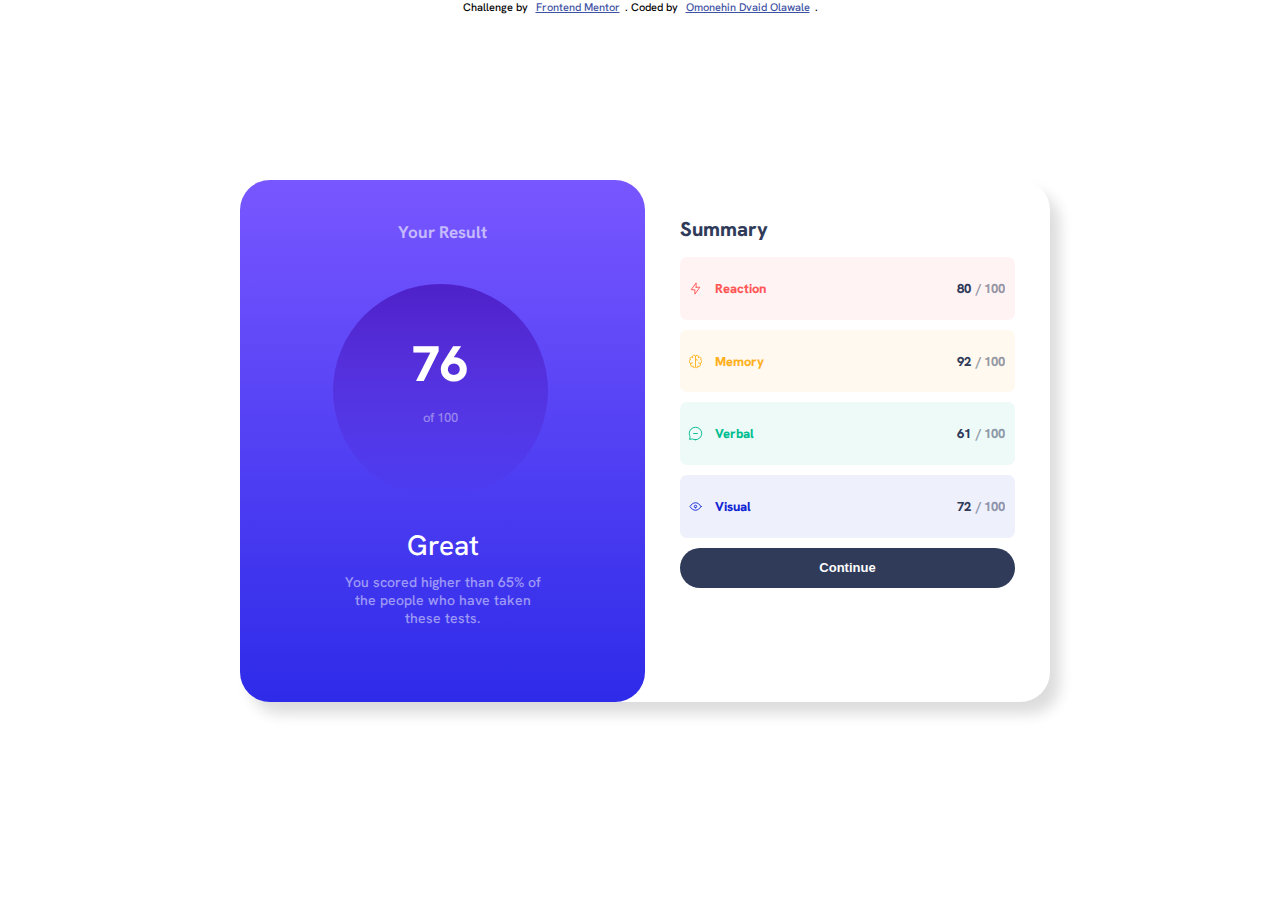
==== results-summary-component-main/index.html @ a3b924c9 "initial code" ====
<!DOCTYPE html>
<html lang="en">
<head>
  <meta charset="UTF-8">
  <meta name="viewport" content="width=device-width, initial-scale=1.0"> <!-- displays site properly based on user's device -->

  <link rel="icon" type="image/png" sizes="32x32" href="./assets/images/favicon-32x32.png">
  <link rel="stylesheet" href="styles.css">
  <link href="https://fonts.googleapis.com/css2?family=Fraunces:opsz,wght@9..144,700&family=Hanken+Grotesk:wght@500;700;800&display=swap" rel="stylesheet">
  
  <title>Results summary component</title>

  <!-- Feel free to remove these styles or customise in your own stylesheet 👍 -->
  <style>
    .attribution { font-size: 11px; text-align: center; }
    .attribution a { color: hsl(228, 45%, 44%); }
  </style>
</head>
<body>
  <div class="container">
    <div class="result">
      <div class="result__text-1">Your Result</div>
      <div class="result__display">
        <p class="result__display-1">76</p> 
        <p class="result__display-2">of 100</p>
      </div>
      
      <div class="result__text-2">
        <p class="result__text-2-1">Great</p>
        <p class="result__text-2-2">
          You scored higher than 65% of the people who   have taken these tests.
        </p>
      </div>
    </div>
    <div class="summary">
      <div class="summary__text">
        Summary
      </div>
      <div class="summary__reaction">
        <img src="assets/images/icon-reaction.svg" alt="">
        <div class="summary__reaction-1">
          Reaction
        </div>
        <div class="summary__reaction-2">
          80<span>/ 100</span>
        </div>
      </div>

      <div class="summary__memory">
        <img src="assets/images/icon-memory.svg" alt="">
        <div class="summary__memory-1">
          Memory
        </div>
        <div class="summary__memory-2">
          92<span>/ 100</span>
        </div>
      </div>

      <div class="summary__verbal">
        <img src="assets/images/icon-verbal.svg" alt="">
        <div class="summary__verbal-1">
          Verbal
        </div>
        <div class="summary__verbal-2">
          61<span>/ 100</span>
        </div>
      </div>

      <div class="summary__visual">
        <img src="assets/images/icon-visual.svg" alt="">
        <div class="summary__visual-1">
          Visual
        </div>
        <div class="summary__visual-2">
          72<span>/ 100</span>
        </div>
      </div>

      <button class="summary__continue">Continue</button>
    </div>   
  </div>
  <div class="attribution">
    Challenge by <a href="https://www.frontendmentor.io?ref=challenge" target="_blank">Frontend Mentor</a>. 
    Coded by <a href="#">Omonehin Dvaid Olawale</a>.
  </div>
</body>
</html>
---- results-summary-component-main/styles.css ----
* {
  margin: 0px 5px;
  padding: 0px;
  box-sizing: border-box;
}
* body {
  font-family: Hanken Grotesk;
  font-weight: 500;
  position: static;
}

.container {
  color: #fff;
  height: 58vh;
  width: 90vh;
  border-radius: 30px;
  box-shadow: 10px 12px 14px #dddddd;
  position: absolute;
  display: flex;
  flex-direction: row;
  top: 20%;
  left: 50%;
  transform: translate(-50%);
}

.result {
  margin: 0%;
  width: 50%;
  text-align: center;
  border-radius: 30px;
  position: relative;
  background-image: linear-gradient(hsl(252, 100%, 67%), hsl(241, 81%, 54%));
}
.result__text-1 {
  border-radius: 30px;
  font-size: 17px;
  font-weight: 700;
  opacity: 0.6;
  height: 20%;
  display: flex;
  margin: 0%;
  align-items: center;
  justify-content: center;
}
.result__display {
  border-radius: 100%;
  position: absolute;
  left: 23%;
  height: 41%;
  width: 53%;
  margin: 0%;
  background-image: linear-gradient(hsl(256, 72%, 46%), hsla(241, 72%, 46%, 0));
  display: flex;
  flex-direction: column;
  align-items: center;
  justify-content: center;
  line-height: 6vh;
}
.result__display-1 {
  font-size: 50px;
  font-weight: 800;
}
.result__display-2 {
  font-size: 13px;
  opacity: 0.4;
}
.result__text-2 {
  height: 30%;
  margin: 0%;
  position: relative;
  display: flex;
  flex-direction: column;
  align-items: center;
  justify-content: center;
  top: 41%;
}
.result__text-2-1 {
  font-size: 28px;
  font-weight: 500;
  padding-bottom: 10px;
}
.result__text-2-2 {
  width: 200px;
  font-size: 14px;
  opacity: 0.5;
}

.summary {
  width: 50%;
  margin: 0%;
  border-radius: 0px 30px 30px 0px;
  display: flex;
  flex-direction: column;
  color: hsl(224, 30%, 27%);
  font-weight: 800;
}
.summary__text {
  margin: 10px 35px;
  height: 10%;
  font-size: 20px;
  display: flex;
  align-items: end;
}
.summary__reaction, .summary__memory, .summary__verbal, .summary__visual {
  color: hsl(224, 30%, 27%);
  border-radius: 7px;
  margin: 5px 35px;
  height: 12%;
  font-size: 13px;
  justify-content: space-between;
  align-items: center;
  display: flex;
  flex-direction: row;
  position: relative;
  padding-left: 3px;
}
.summary__reaction {
  background: hsla(0, 100%, 67%, 0.07);
}
.summary__reaction-1 {
  position: absolute;
  left: 35px;
  margin: 0%;
  color: hsl(0, 100%, 67%);
}
.summary__memory {
  background-color: hsla(39, 100%, 56%, 0.07);
}
.summary__memory-1 {
  position: absolute;
  left: 35px;
  margin: 0%;
  color: hsl(39, 100%, 56%);
}
.summary__verbal {
  background: hsla(166, 100%, 37%, 0.07);
}
.summary__verbal-1 {
  position: absolute;
  left: 35px;
  margin: 0%;
  color: hsl(166, 100%, 37%);
}
.summary__visual {
  background: hsla(234, 85%, 45%, 0.07);
}
.summary__visual-1 {
  position: absolute;
  left: 35px;
  margin: 0%;
  color: hsl(234, 85%, 45%);
}
.summary__continue {
  height: 40px;
  border: none;
  border-radius: 100px;
  color: #fff;
  font-weight: 700;
  font-size: 13px;
  background: hsl(224, 30%, 27%);
  margin: 5px 35px;
  transition: all 0.3s ease;
}
.summary__continue:active {
  background-image: linear-gradient(hsl(252, 100%, 67%), hsl(241, 81%, 54%));
  transition: all 0.3s ease-in;
  cursor: pointer;
}
.summary__continue:hover {
  transition: all 0.3s ease-in;
  cursor: pointer;
  opacity: 0.9;
}

span {
  opacity: 0.5;
}

@media (max-width: 618px) {
  .container {
    height: 80vh;
    width: 50vh;
    box-shadow: rgba(129, 129, 129, 0.35) 0px 5px 15px;
    position: absolute;
    display: flex;
    flex-direction: column;
    top: 10%;
    left: 50%;
    transform: translate(-50%);
  }
  .result {
    height: 50%;
    width: 100%;
  }
  .result__display {
    left: 32%;
    height: 41%;
    width: 35%;
    line-height: 30px;
  }
  .result__display-1 {
    padding-top: 10px;
    font-size: 35px;
  }
  .result__text-2 {
    line-height: 17px;
  }
  .result__text-2-2 {
    width: 75%;
  }
  .summary {
    height: 50%;
    width: 100%;
  }
}/*# sourceMappingURL=styles.css.map */
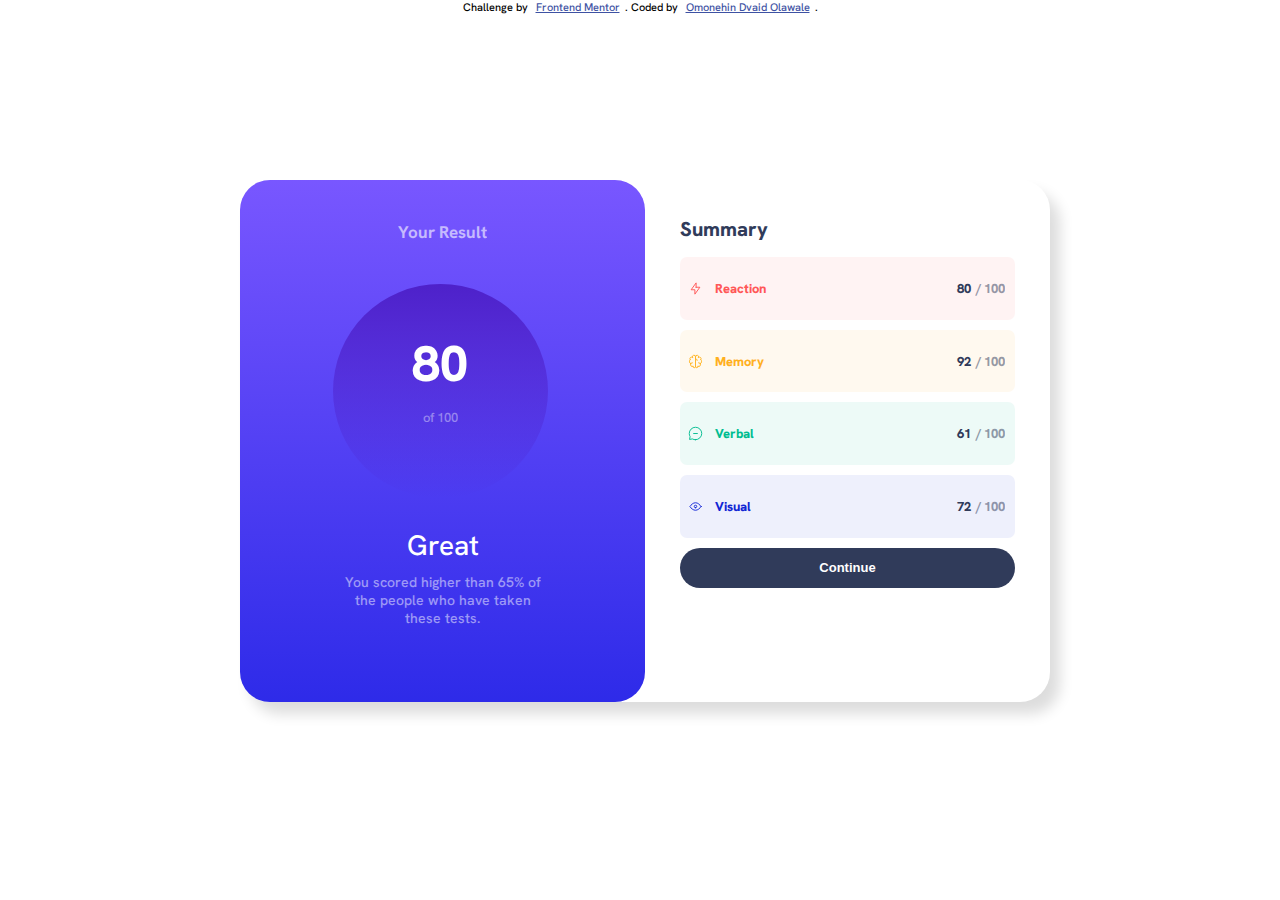
==== commit 50ef8bb2: "3 column preview card component" ====
--- a/results-summary-component-main/index.html
+++ b/results-summary-component-main/index.html
@@ -21,7 +21,7 @@
     <div class="result">
       <div class="result__text-1">Your Result</div>
       <div class="result__display">
-        <p class="result__display-1">76</p> 
+        <p class="result__display-1">80</p> 
         <p class="result__display-2">of 100</p>
       </div>
       
